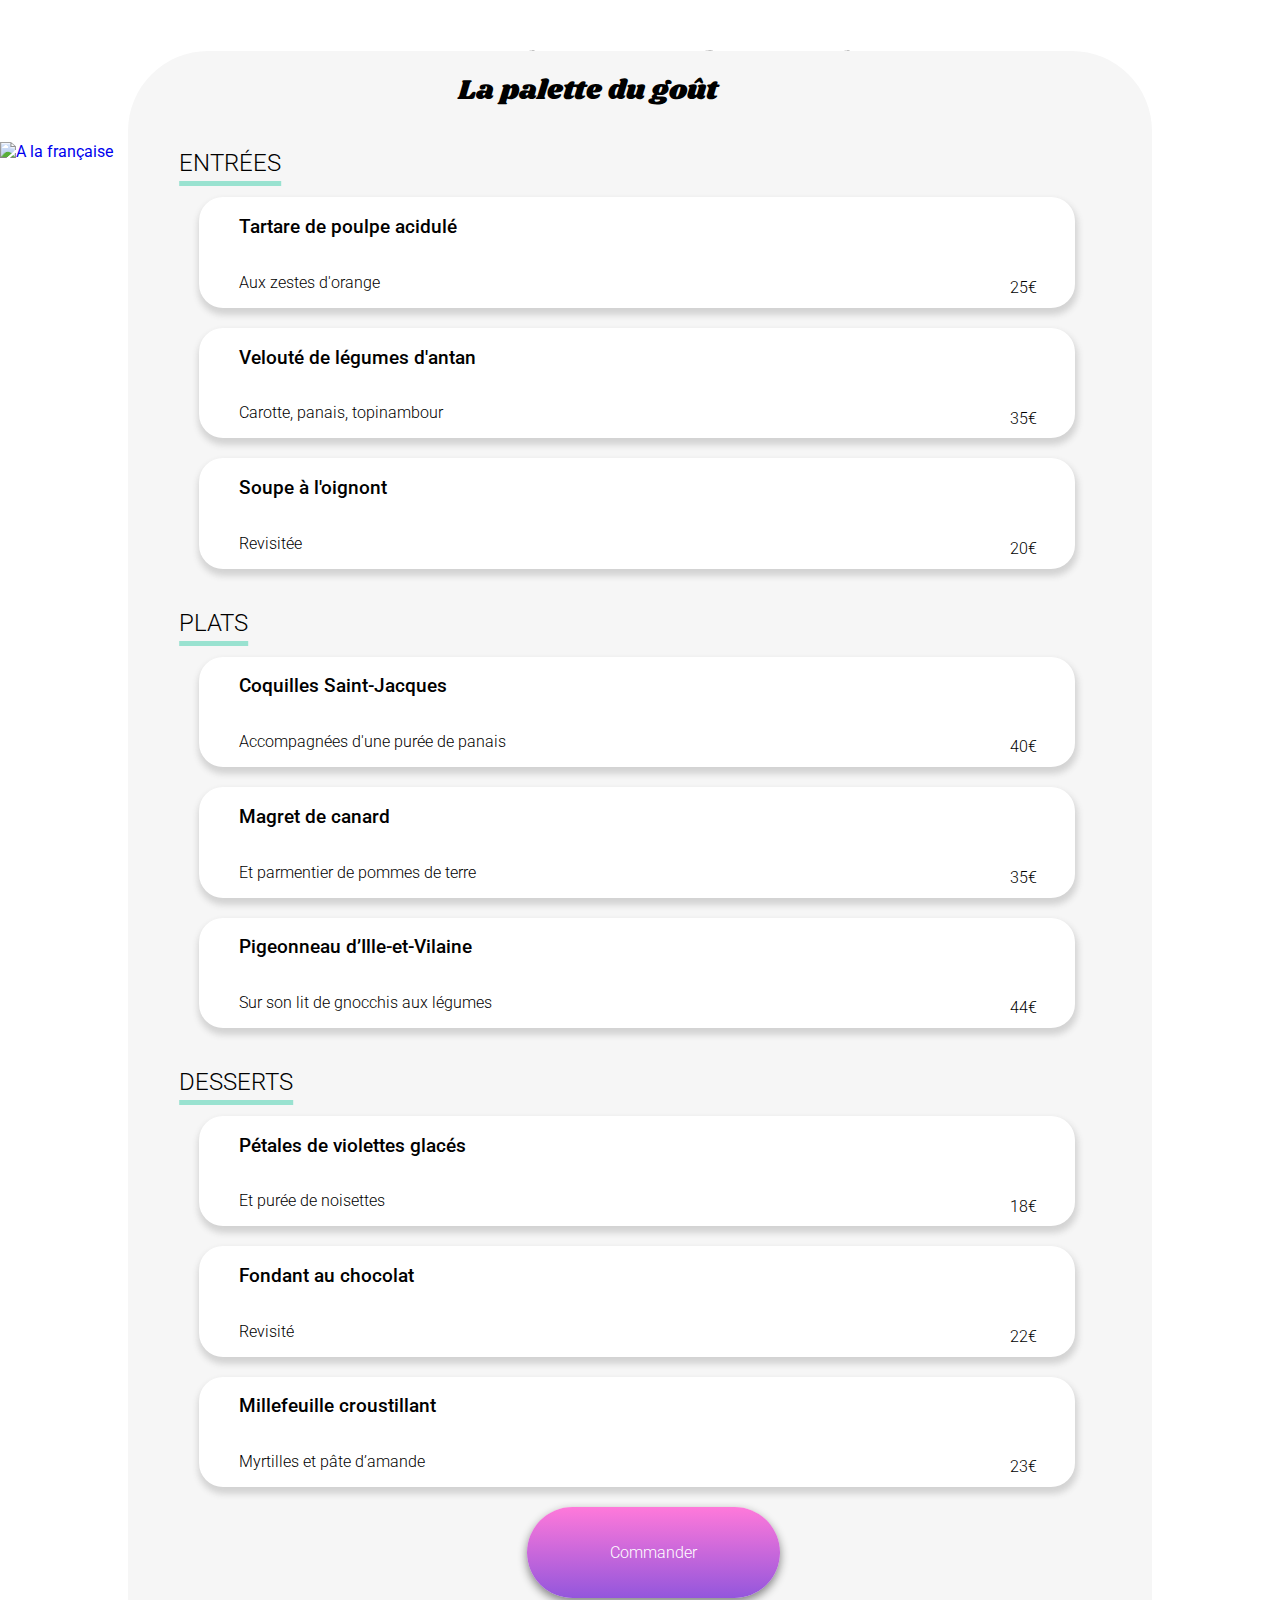
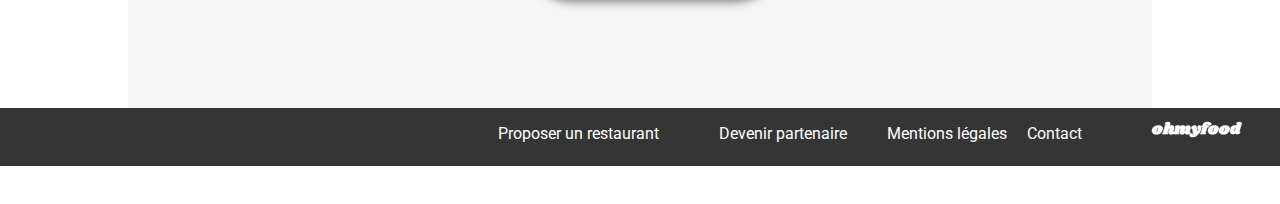
==== a_la_française.html @ 51ff7aac "ajout de toutes les animations plus création des pages de restaurants" ====
<!DOCTYPE html>
<html lang="fr">

<head>
    <meta charset="UTF-8">
    <link href="style_restaurants.css" rel="stylesheet">
    <script src="https://kit.fontawesome.com/9661da2bd7.js" crossorigin="anonymous"></script>
    <link rel="preconnect" href="https://fonts.googleapis.com">
    <link rel="preconnect" href="https://fonts.gstatic.com" crossorigin>
    <link href="https://fonts.googleapis.com/css2?family=Roboto:wght@300;400;500&display=swap" rel="stylesheet">
    <link href="https://fonts.googleapis.com/css2?family=Shrikhand&display=swap" rel="stylesheet">
    <title>Ohmyfood_A_la_française</title>
</head>


<body>
    <div class="chargement"></div>
    <div class="contenant_code">
    <header>
        <nav class="entete">
            <a href="index.html">
                <div>
                    <i class="fa-sharp fa-solid fa-arrow-left"></i>
                </div>
            </a>
            <a href="#" class="logo">
                <img src="images/logo/ohmyfood.png" alt="logo Ohmyfood">
            </a>
        </nav>
    </header>
    <section>
        <a href="#">
            <article>
                <img class="image" src="images/restaurants/a-la-française.jpg"  alt="A la française">
            </article>
        </a>
    </section>
    <section class="couleur_fond">
        <section class="section_menu">
            <section class="entrees">
                <div class="titre">
                    <h1>La palette du goût</h1>
                    <label class="coeur">
                        <input type="checkbox">
                        <i class="fa-solid fa-heart"></i>
                    </label>
                </div>
                <h2>ENTRÉES</h2>
                <article class="contenant">
                    <input type="checkbox" id="check1" class="checkbox">
                    <label for="check1" class="label-checkbox">
                        <div class="menu">
                            <h3>Tartare de poulpe acidulé</h3>
                            <p>Aux zestes d'orange</p>
                        </div>
                        <div class="prix">
                            <p>25€</p>
                        </div>
                        <div class="icone_check">
                            <i class="fa-solid fa-circle-check"></i>
                        </div>
                    </label>
                </article>

                    <article class="contenant">
                        <input type="checkbox" id="check2" class="checkbox">
                        <label for="check2" class="label-checkbox">
                            <div class="menu">
                                <h3>Velouté de légumes d'antan</h3>
                                <p>Carotte, panais, topinambour</p>
                            </div>
                            <div class="prix">
                                <p>35€</p>
                            </div>
                            <div class="icone_check">
                                <i class="fa-solid fa-circle-check"></i>
                            </div>
                        </label>
                    </article>
                    <article class="contenant">
                        <input type="checkbox" id="check3" class="checkbox">
                        <label for="check3" class="label-checkbox">
                            <div class="menu">
                                <h3>Soupe à l'oignont</h3>
                                <p>Revisitée</p>
                            </div>
                            <div class="prix">
                                <p>20€</p>
                            </div>
                            <div class="icone_check">
                                <i class="fa-solid fa-circle-check"></i>
                            </div>
                        </label>
                    </article>
            </section>
            <section class="plats">
                <h2>PLATS</h2> 
                <article class="contenant">
                        <input type="checkbox" id="check4" class="checkbox">
                        <label for="check4" class="label-checkbox">
                            <div class="menu">
                                <h3>Coquilles Saint-Jacques</h3>
                                <p>Accompagnées d'une purée de panais</p>
                            </div>
                            <div class="prix">
                                <p>40€</p> 
                            </div>
                            <div class="icone_check">
                                <i class="fa-solid fa-circle-check"></i>
                            </div>
                        </label>
                    </article>
                    <article class="contenant">
                        <input type="checkbox" id="check5" class="checkbox">
                        <label for="check5" class="label-checkbox">
                            <div class="menu">
                                <h3>Magret de canard</h3>
                                <p>Et parmentier de pommes de terre</p>
                            </div>
                            <div class="prix">
                                <p>35€</p> 
                            </div>
                            <div class="icone_check">
                                <i class="fa-solid fa-circle-check"></i>
                            </div>
                        </label>
                    </article>
                    <article class="contenant">
                        <input type="checkbox" id="check6" class="checkbox">
                        <label for="check6" class="label-checkbox">
                            <div class="menu">
                                <h3>Pigeonneau d’Ille-et-Vilaine</h3>
                                <p>Sur son lit de gnocchis aux légumes</p> 
                            </div>
                            <div class="prix">
                                <p>44€</p>
                            </div>
                            <div class="icone_check">
                                <i class="fa-solid fa-circle-check"></i>
                            </div>
                        </label>
                    </article>
            </section>
            <section class="desserts">
                <h2>DESSERTS</h2> 
                <article class="contenant">
                    <input type="checkbox" id="check7" class="checkbox">
                    <label for="check7" class="label-checkbox">
                        <div class="menu">
                            <h3>Pétales de violettes glacés</h3>
                            <p>Et purée de noisettes</p>
                        </div>
                        <div class="prix">
                            <p>18€</p>
                        </div>
                        <div class="icone_check">
                            <i class="fa-solid fa-circle-check"></i>
                        </div>
                    </label>
                </article>
                <article class="contenant">
                    <input type="checkbox" id="check8" class="checkbox">
                    <label for="check8" class="label-checkbox">
                        <div class="menu">
                            <h3>Fondant au chocolat</h3>
                            <p>Revisité</p>
                        </div>
                        <div class="prix">
                            <p>22€</p>
                        </div>
                        <div class="icone_check">
                            <i class="fa-solid fa-circle-check"></i>
                        </div>
                    </label>
                </article>    
                <article class="contenant">
                    <input type="checkbox" id="check9" class="checkbox">
                    <label for="check9" class="label-checkbox">
                        <div class="menu">
                            <h3>Millefeuille croustillant</h3>
                            <p>Myrtilles et pâte d’amande</p>
                        </div>
                        <div class="prix">
                            <p>23€</p>
                        </div>
                        <div class="icone_check">
                            <i class="fa-solid fa-circle-check"></i>
                        </div>
                    </label>
                </article>
            </section>    
        
            <section>
                <a href="#"> 
                    <div class="bouton">  
                        <p>Commander</p>
                    </div> 
                </a>
            </section>
        </section>   
    </section>   
    <footer class="pieds_de_page">
        <div> 
            <h4>ohmyfood</h4>
        </div>
        <div>
            <ul> 
                <div class="icone_pieds_de_page">
                    <i class="fa-solid fa-utensils"></i>
                    <li> 
                    <a href="#">Proposer un restaurant</a>
                    </li>
                </div>
                <div class="icone_pieds_de_page">
                    <i class="fa-solid fa-handshake-angle"></i>
                    <li>
                        <a href="#">Devenir partenaire</a>
                    </li>
                </div>
                <li>
                    <a href="#">Mentions légales</a>
                </li>
                <li>
                    <a href="#">Contact</a>
                </li>
            </ul>
        </div> 
    </footer>
    </div>
</body>
</html>
---- style_restaurants.css ----
*{
    font-family: 'Roboto', sans-serif;
}

body{
    margin: 0px 0px 0px 0px;
}

h1{
    font-family: 'Shrikhand';
    font-weight: 400;
    font-size: 28px;
}

h2{
    font-weight: 300;
    text-decoration: underline #99E2D0 5px;
    text-underline-offset: 10px;
}

h3{
    font-weight: 500;
    color: black;
}

h4{
    font-family: 'Shrikhand';
    margin-left: 40px;
    margin-bottom: 0px;
}

p{
    font-weight: 300;
    color: black;
}

a{
    text-decoration: none;
}

.contenant_code{
    width: 100%;
    animation: fadein 7s;
}

.entrees{
    animation: fadein 12s;
}

.plats{
    animation: fadein 17s;
}

.desserts{
    animation: fadein 22s;
}

.chargement {
    display: inline-block;
    margin: auto;
    margin-top: 50%;
    width: 100%;
    height: 100vh;
    animation: fadeOut 3s forwards;
    position: absolute;
}

.chargement:after {
    content: " ";
    display: block;
    width: 64px;
    height: 64px;
    margin: auto;
    margin-top: 50%;
    border-radius: 50%;
    border: 6px solid #fff;
    border-color: black #fff transparent;
    animation: chargement 1.2s linear infinite;
}

@keyframes chargement{
    0% {
      transform: rotate(0deg);
    }
    100% {
      transform: rotate(360deg);
    }
}

@keyframes fadeOut {
    from {
      opacity: 1;
    }
    to {
      opacity: 0;
    }
}

@keyframes fadein {
    from {
        opacity:0;
    }
    to {
        opacity:1;
    }
}

.entete{
    background-color: white;
    padding-bottom: 20px;
    margin-top: 50px;
    flex-direction: row;
    display: flex;
    justify-content: space-between;
    width: 100%;
}

.logo{
    margin-right: auto;
    margin-left: auto;
}

.fa-arrow-left{
    padding-top: 10px;    
    font-size: xx-large;
    margin-left: 30px;
    color: black;
}


.image{
    display:flex;
    object-fit: cover;
    width: 100%;
}

.titre{
    display:flex;
    flex-direction: row;
    justify-content: space-between;
    margin-left: 40px;
}

.fa-heart{
    margin-right: 70px;
    padding-top: 30px;
}

.couleur_fond{
    background-color: #F6F6F6;
}

.section_menu{
    background-color: #F6F6F6;
    border-radius: 80px 80px 0px 0px;
    display: flex;
    flex-direction: column;
    align-items: center;
    width: 100%;
    position: relative;
    bottom: 110px;
}

.fa-solid.fa-heart{
    font-weight: 400;
}

.coeur {
    width: 9rem;
    height: 2rem;
    display: inline-flex;
    align-items: center;
    padding: 20px 0px 0px 0px;
}
  
.fa-heart {
    font-size: 2rem;
}

  
input[type="checkbox"] {
    display: none;
}
  
input[type="checkbox"]:checked +.fa-solid.fa-heart{
    font-weight: 900;
    background: -webkit-gradient(linear, left top, left bottom, from(#9356DC), to(#FF79DA));
	-webkit-background-clip: text;
	-webkit-text-fill-color: transparent;
}

.contenant{
    border-radius: 24px 24px 24px 24px;
    background-color: white;
    box-shadow: 1px 5px 6px 2px lightgrey;
    display: flex;
    width: 95%;
    margin-left: 20px;
    margin-block: 20px;
}

/*.icone_check{
    display: none;
    padding-top: 45px;
    padding-left: 50px;
    padding-right: 50px;
    font-size: xx-large;
    color: white;
    opacity: 0;
    transform: translateX(50%);
    transition: opacity 0.5s, transform 0.5s;
}

.contenant:active .icone_check{ 
    display: flex;
    background-color: #99E2D0;
    border-radius: 0px 24px 24px 0px;
    opacity: 1;
    transform: translateX(0%);
}*/

.prix {
    display: flex;
    padding-top: 70px;
    margin-right: 115px;
    position: absolute;
    right: 0;
    transition: transform 0.2s ease;
}

.checkbox {
    display: none;
}
  
.label-checkbox {
    display: flex;
    align-items: center;
    width: 100%;
}
  
.icone_check {
    padding-top: 40px;
    padding-left: 28px;
    padding-right: 28px;
    padding-bottom: 40px;
    font-size: xx-large;
    color: white;
}
  
.checkbox:checked + .label-checkbox .icone_check {
    display: flex;
    background-color: #99E2D0;
    border-radius: 0px 24px 24px 0px;
    animation: apparition 200ms forwards;
}
  
@keyframes apparition {
    from {
      opacity: 0;
      transform: translateX(50%);
    }
    to {
      opacity: 1;
      transform: translateX(0%);
    }
}
  
.checkbox:checked + .label-checkbox .prix {
    transform: translateX(-50px);
}
.menu{
    display: flex;
    flex-direction: column;
    width: 100%;
    margin-left: 40px;
}

.entrees{
    width: 90%;
}

.plats{
    width: 90%;
}

.desserts{
    width: 90%;
}

/*.prix{
    display: flex;
    padding-top: 70px;
    margin-right: 20px;
}*/

.bouton{
    background: linear-gradient(#FF79DA,#9356DC);
	padding: 20px 70px;
	border-radius: 50px;
	display: flex;
	justify-content: center;
    text-decoration: none;
    box-shadow: 0px 4px 10px 0px grey;
    width: 50%;
}

.bouton:hover{
    opacity: 80%;
    transition: 500ms;
    box-shadow: 0px 7px 15px 0px grey;
}

.bouton p{
    color: white;
}

.pieds_de_page{
    background-color: #353535;
    color: white;
    display: flex;
    flex-direction: column;
}

.pieds_de_page a{
    color: white;
}

.icone_pieds_de_page{
    display: flex;
    flex-direction: row;
    margin-right: 20px;
}

ul{
    list-style: none;
    color: white;
}

li{
    margin-bottom: 7px;
}


.fa-utensils{
    margin-right: 20px;
}

.fa-handshake-angle{
    margin-right: 20px;
    font-size: 12px;
}

@media (min-width: 1024px) {

    .titre{
        justify-content: center;
        font-size: 28px;
    }

    .fa-heart{
        margin-left: 30px;
        padding-top: 42px;
    }

    .section_menu{
        width: 100%;
       margin-left: auto;
       margin-right: auto;
    }

    .couleur_fond{
        width: 80%;
        margin-left: auto;
        margin-right: auto;
    }

    li, a{
        margin-right: 10px;
    }

    ul{
        margin-right: 10px;
        display: flex;
        flex-direction: row;
    }

    h4{
        margin-right: 40px;
        margin-top: 10px;
    }

    .pieds_de_page{
        flex-direction: row-reverse;
    }
}
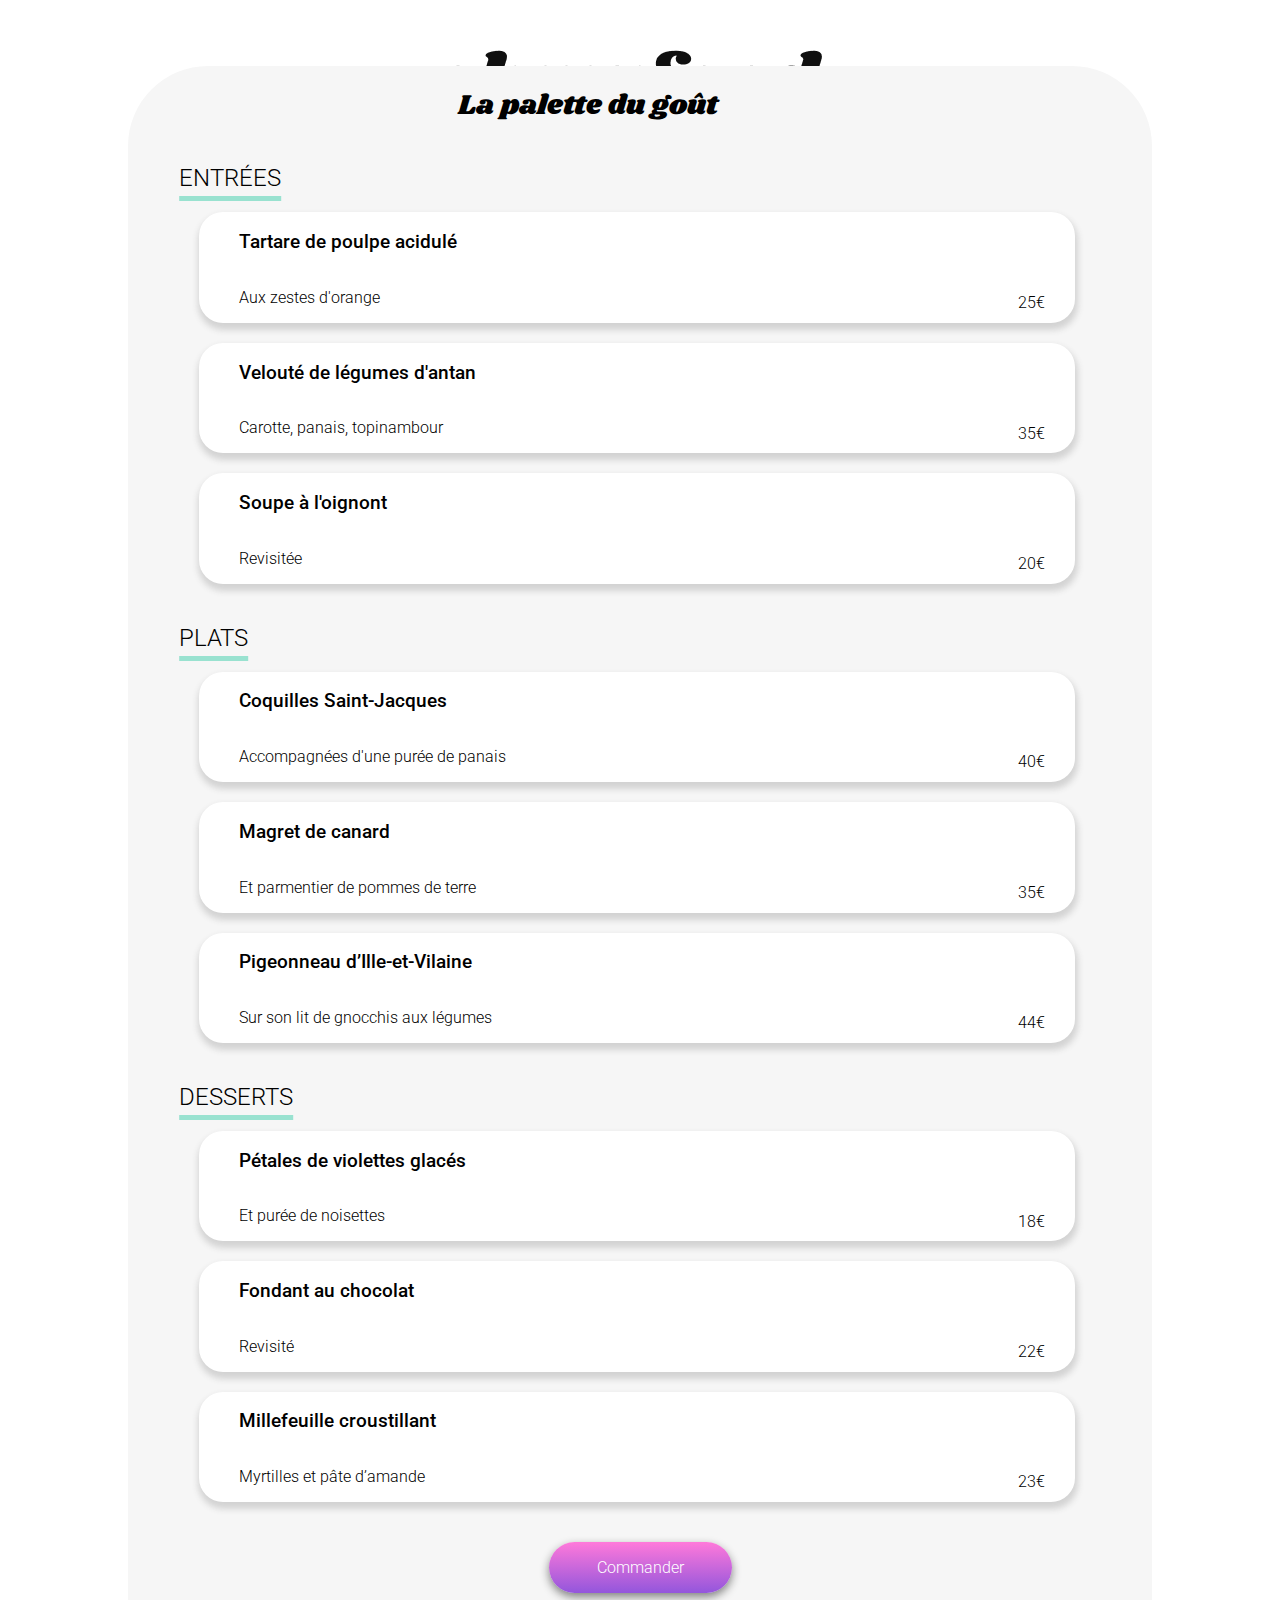
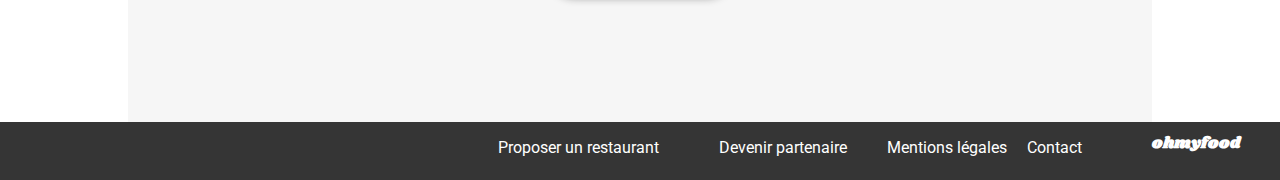
==== commit 12a3449f: "réglage des derniers détails (margin, padding, color, etc.)" ====
--- a/a_la_française.html
+++ b/a_la_française.html
@@ -14,10 +14,9 @@
 
 
 <body>
-    <div class="chargement"></div>
     <div class="contenant_code">
-    <header>
-        <nav class="entete">
+        <header class="contenant_entete">
+            <nav class="entete">
             <a href="index.html">
                 <div>
                     <i class="fa-sharp fa-solid fa-arrow-left"></i>
@@ -35,7 +34,7 @@
             </article>
         </a>
     </section>
-    <section class="couleur_fond">
+    <section class="couleur">
         <section class="section_menu">
             <section class="entrees">
                 <div class="titre">
@@ -189,7 +188,6 @@
                     </label>
                 </article>
             </section>    
-        
             <section>
                 <a href="#"> 
                     <div class="bouton">  
@@ -197,8 +195,8 @@
                     </div> 
                 </a>
             </section>
-        </section>   
-    </section>   
+        </section> 
+    </section>
     <footer class="pieds_de_page">
         <div> 
             <h4>ohmyfood</h4>
--- a/style_restaurants.css
+++ b/style_restaurants.css
@@ -3,7 +3,19 @@
 }
 
 body{
+    display: flex;
+    justify-content: center;
     margin: 0px 0px 0px 0px;
+}
+
+.contenant_code{
+    max-width: 1920px;
+    min-width: 320px;
+    width: 100%;
+}
+
+.couleur{
+    background-color: #F6F6F6;
 }
 
 h1{
@@ -38,62 +50,24 @@
     text-decoration: none;
 }
 
-.contenant_code{
-    width: 100%;
-    animation: fadein 7s;
+.logo{
+    display: flex;
 }
 
 .entrees{
-    animation: fadein 12s;
+    animation: fadein 5s;
 }
 
 .plats{
-    animation: fadein 17s;
+    animation: fadein 9s;
 }
 
 .desserts{
-    animation: fadein 22s;
-}
-
-.chargement {
-    display: inline-block;
-    margin: auto;
-    margin-top: 50%;
-    width: 100%;
-    height: 100vh;
-    animation: fadeOut 3s forwards;
-    position: absolute;
-}
-
-.chargement:after {
-    content: " ";
-    display: block;
-    width: 64px;
-    height: 64px;
-    margin: auto;
-    margin-top: 50%;
-    border-radius: 50%;
-    border: 6px solid #fff;
-    border-color: black #fff transparent;
-    animation: chargement 1.2s linear infinite;
-}
-
-@keyframes chargement{
-    0% {
-      transform: rotate(0deg);
-    }
-    100% {
-      transform: rotate(360deg);
-    }
-}
-
-@keyframes fadeOut {
-    from {
-      opacity: 1;
-    }
-    to {
-      opacity: 0;
-    }
+    animation: fadein 13s;
+}
+
+.bouton{
+    animation: fadein 15s;
 }
 
 @keyframes fadein {
@@ -103,6 +77,10 @@
     to {
         opacity:1;
     }
+}
+
+.contenant_entete{
+    width: 100%;
 }
 
 .entete{
@@ -110,15 +88,11 @@
     padding-bottom: 20px;
     margin-top: 50px;
     flex-direction: row;
-    display: flex;
     justify-content: space-between;
-    width: 100%;
-}
-
-.logo{
-    margin-right: auto;
-    margin-left: auto;
-}
+    display: flex;
+    width: 65%;
+}
+
 
 .fa-arrow-left{
     padding-top: 10px;    
@@ -143,12 +117,9 @@
 
 .fa-heart{
     margin-right: 70px;
-    padding-top: 30px;
-}
-
-.couleur_fond{
-    background-color: #F6F6F6;
-}
+    margin-top: 40px;
+}
+
 
 .section_menu{
     background-color: #F6F6F6;
@@ -222,7 +193,7 @@
 .prix {
     display: flex;
     padding-top: 70px;
-    margin-right: 115px;
+    margin-right: 30px;
     position: absolute;
     right: 0;
     transition: transform 0.2s ease;
@@ -236,6 +207,7 @@
     display: flex;
     align-items: center;
     width: 100%;
+    position: relative;
 }
   
 .icone_check {
@@ -266,7 +238,7 @@
 }
   
 .checkbox:checked + .label-checkbox .prix {
-    transform: translateX(-50px);
+    transform: translateX(-100px);
 }
 .menu{
     display: flex;
@@ -293,15 +265,18 @@
     margin-right: 20px;
 }*/
 
+
+
 .bouton{
     background: linear-gradient(#FF79DA,#9356DC);
-	padding: 20px 70px;
+	padding: 16px 48px;
 	border-radius: 50px;
 	display: flex;
 	justify-content: center;
     text-decoration: none;
     box-shadow: 0px 4px 10px 0px grey;
-    width: 50%;
+    margin-top: 20px;
+    font-weight: 500;
 }
 
 .bouton:hover{
@@ -312,6 +287,7 @@
 
 .bouton p{
     color: white;
+    margin: 0px;
 }
 
 .pieds_de_page{
@@ -319,6 +295,7 @@
     color: white;
     display: flex;
     flex-direction: column;
+    width: 100%;
 }
 
 .pieds_de_page a{
@@ -359,19 +336,18 @@
 
     .fa-heart{
         margin-left: 30px;
-        padding-top: 42px;
-    }
-
-    .section_menu{
-        width: 100%;
-       margin-left: auto;
-       margin-right: auto;
-    }
-
-    .couleur_fond{
+    }
+    
+    .couleur{
+        background-color: #F6F6F6;
         width: 80%;
-        margin-left: auto;
-        margin-right: auto;
+    }
+
+    .contenant_code{
+        display: flex;
+        align-items: center;
+        flex-direction: column;
+        height: auto;
     }
 
     li, a{
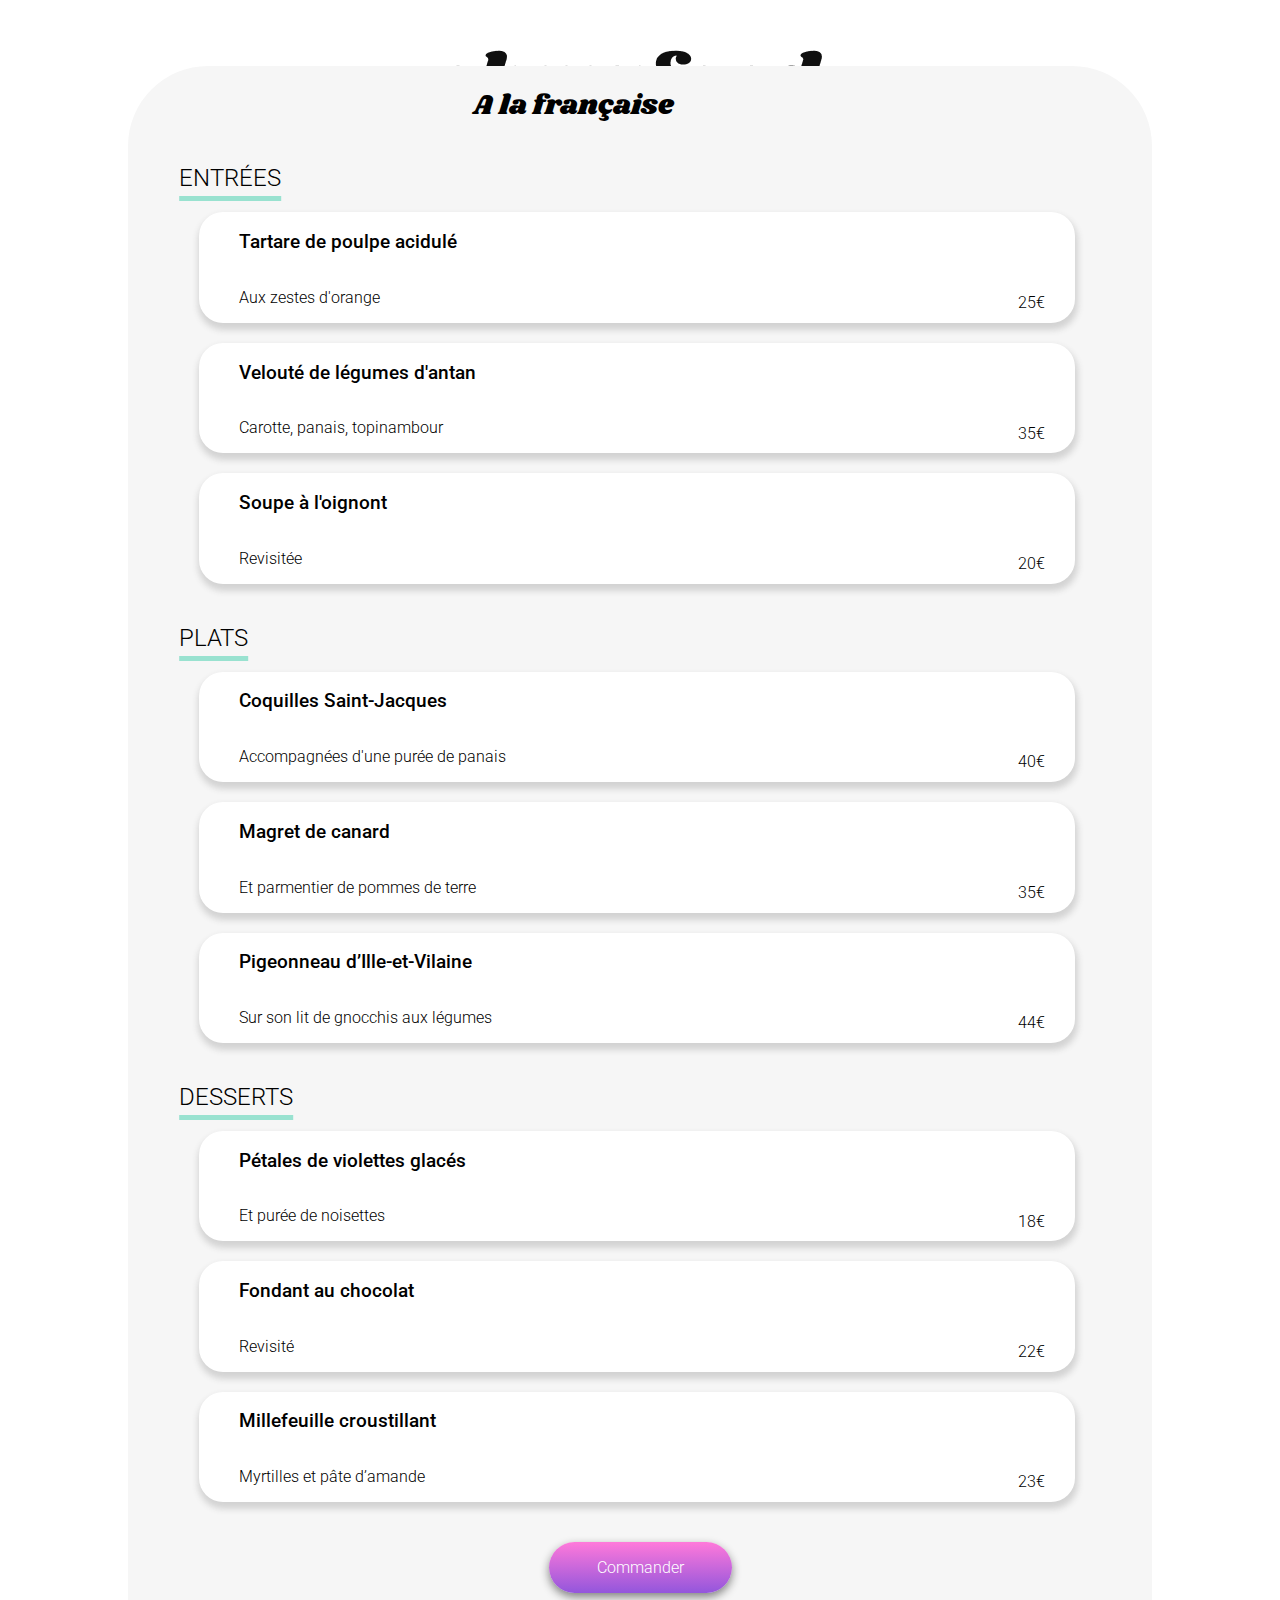
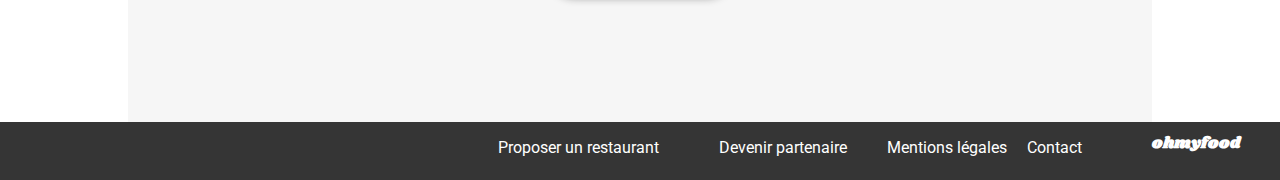
==== commit 15c15056: "fin" ====
--- a/a_la_française.html
+++ b/a_la_française.html
@@ -17,50 +17,49 @@
     <div class="contenant_code">
         <header class="contenant_entete">
             <nav class="entete">
-            <a href="index.html">
-                <div>
-                    <i class="fa-sharp fa-solid fa-arrow-left"></i>
-                </div>
+                <a href="index.html">
+                    <div>
+                        <i class="fa-sharp fa-solid fa-arrow-left"></i>
+                    </div>
+                </a>
+                <a href="#" class="logo">
+                    <img src="images/logo/ohmyfood.png" alt="logo Ohmyfood">
+                </a>
+            </nav>
+        </header>
+        <div>
+            <a href="#">
+                <article>
+                    <img class="image" src="images/restaurants/a-la-française.jpg"  alt="A la française">
+                </article>
             </a>
-            <a href="#" class="logo">
-                <img src="images/logo/ohmyfood.png" alt="logo Ohmyfood">
-            </a>
-        </nav>
-    </header>
-    <section>
-        <a href="#">
-            <article>
-                <img class="image" src="images/restaurants/a-la-française.jpg"  alt="A la française">
-            </article>
-        </a>
-    </section>
-    <section class="couleur">
-        <section class="section_menu">
-            <section class="entrees">
+        </div>
+        <section class="couleur">
+            <section class="section_menu">
                 <div class="titre">
-                    <h1>La palette du goût</h1>
+                    <h1>A la française</h1>
                     <label class="coeur">
                         <input type="checkbox">
                         <i class="fa-solid fa-heart"></i>
                     </label>
                 </div>
-                <h2>ENTRÉES</h2>
-                <article class="contenant">
-                    <input type="checkbox" id="check1" class="checkbox">
-                    <label for="check1" class="label-checkbox">
-                        <div class="menu">
-                            <h3>Tartare de poulpe acidulé</h3>
-                            <p>Aux zestes d'orange</p>
-                        </div>
-                        <div class="prix">
-                            <p>25€</p>
-                        </div>
-                        <div class="icone_check">
-                            <i class="fa-solid fa-circle-check"></i>
-                        </div>
-                    </label>
-                </article>
-
+                <section class="entrees">
+                    <h2>ENTRÉES</h2>
+                    <article class="contenant">
+                        <input type="checkbox" id="check1" class="checkbox">
+                        <label for="check1" class="label-checkbox">
+                            <div class="menu">
+                                <h3>Tartare de poulpe acidulé</h3>
+                                <p>Aux zestes d'orange</p>
+                            </div>
+                            <div class="prix">
+                                <p>25€</p>
+                            </div>
+                            <div class="icone_check">
+                                <i class="fa-solid fa-circle-check"></i>
+                            </div>
+                        </label>
+                    </article>
                     <article class="contenant">
                         <input type="checkbox" id="check2" class="checkbox">
                         <label for="check2" class="label-checkbox">
@@ -91,10 +90,10 @@
                             </div>
                         </label>
                     </article>
-            </section>
-            <section class="plats">
-                <h2>PLATS</h2> 
-                <article class="contenant">
+                </section>
+                <section class="plats">
+                    <h2>PLATS</h2> 
+                    <article class="contenant">
                         <input type="checkbox" id="check4" class="checkbox">
                         <label for="check4" class="label-checkbox">
                             <div class="menu">
@@ -139,91 +138,91 @@
                             </div>
                         </label>
                     </article>
-            </section>
-            <section class="desserts">
-                <h2>DESSERTS</h2> 
-                <article class="contenant">
-                    <input type="checkbox" id="check7" class="checkbox">
-                    <label for="check7" class="label-checkbox">
-                        <div class="menu">
-                            <h3>Pétales de violettes glacés</h3>
-                            <p>Et purée de noisettes</p>
+                </section>
+                <section class="desserts">
+                    <h2>DESSERTS</h2> 
+                    <article class="contenant">
+                        <input type="checkbox" id="check7" class="checkbox">
+                        <label for="check7" class="label-checkbox">
+                            <div class="menu">
+                                <h3>Pétales de violettes glacés</h3>
+                                <p>Et purée de noisettes</p>
+                            </div>
+                            <div class="prix">
+                                <p>18€</p>
+                            </div>
+                            <div class="icone_check">
+                                <i class="fa-solid fa-circle-check"></i>
+                            </div>
+                        </label>
+                    </article>
+                    <article class="contenant">
+                        <input type="checkbox" id="check8" class="checkbox">
+                        <label for="check8" class="label-checkbox">
+                            <div class="menu">
+                                <h3>Fondant au chocolat</h3>
+                                <p>Revisité</p>
+                            </div>
+                            <div class="prix">
+                                <p>22€</p>
+                            </div>
+                            <div class="icone_check">
+                                <i class="fa-solid fa-circle-check"></i>
+                            </div>
+                        </label>
+                    </article>    
+                    <article class="contenant">
+                        <input type="checkbox" id="check9" class="checkbox">
+                        <label for="check9" class="label-checkbox">
+                            <div class="menu">
+                                <h3>Millefeuille croustillant</h3>
+                                <p>Myrtilles et pâte d’amande</p>
+                            </div>
+                            <div class="prix">
+                                <p>23€</p>
+                            </div>
+                            <div class="icone_check">
+                                <i class="fa-solid fa-circle-check"></i>
+                            </div>
+                        </label>
+                    </article>
+                </section>    
+                <div>
+                    <a href="#"> 
+                        <div class="bouton">  
+                            <p>Commander</p>
+                        </div> 
+                    </a>
+                </div>
+            </section> 
+        </section>
+        <footer class="pieds_de_page">
+            <div> 
+                <h4>ohmyfood</h4>
+            </div>
+            <div>
+                <ul> 
+                    <li> 
+                        <div class="icone_pieds_de_page">
+                            <i class="fa-solid fa-utensils"></i>
+                            <a href="#">Proposer un restaurant</a>
+                        </div>  
+                    </li>
+                    <li>
+                        <div class="icone_pieds_de_page">
+                            <i class="fa-solid fa-handshake-angle"></i>
+                            <a href="#">Devenir partenaire</a>
                         </div>
-                        <div class="prix">
-                            <p>18€</p>
-                        </div>
-                        <div class="icone_check">
-                            <i class="fa-solid fa-circle-check"></i>
-                        </div>
-                    </label>
-                </article>
-                <article class="contenant">
-                    <input type="checkbox" id="check8" class="checkbox">
-                    <label for="check8" class="label-checkbox">
-                        <div class="menu">
-                            <h3>Fondant au chocolat</h3>
-                            <p>Revisité</p>
-                        </div>
-                        <div class="prix">
-                            <p>22€</p>
-                        </div>
-                        <div class="icone_check">
-                            <i class="fa-solid fa-circle-check"></i>
-                        </div>
-                    </label>
-                </article>    
-                <article class="contenant">
-                    <input type="checkbox" id="check9" class="checkbox">
-                    <label for="check9" class="label-checkbox">
-                        <div class="menu">
-                            <h3>Millefeuille croustillant</h3>
-                            <p>Myrtilles et pâte d’amande</p>
-                        </div>
-                        <div class="prix">
-                            <p>23€</p>
-                        </div>
-                        <div class="icone_check">
-                            <i class="fa-solid fa-circle-check"></i>
-                        </div>
-                    </label>
-                </article>
-            </section>    
-            <section>
-                <a href="#"> 
-                    <div class="bouton">  
-                        <p>Commander</p>
-                    </div> 
-                </a>
-            </section>
-        </section> 
-    </section>
-    <footer class="pieds_de_page">
-        <div> 
-            <h4>ohmyfood</h4>
-        </div>
-        <div>
-            <ul> 
-                <div class="icone_pieds_de_page">
-                    <i class="fa-solid fa-utensils"></i>
-                    <li> 
-                    <a href="#">Proposer un restaurant</a>
-                    </li>
-                </div>
-                <div class="icone_pieds_de_page">
-                    <i class="fa-solid fa-handshake-angle"></i>
+                    </li>
                     <li>
-                        <a href="#">Devenir partenaire</a>
-                    </li>
-                </div>
-                <li>
-                    <a href="#">Mentions légales</a>
-                </li>
-                <li>
-                    <a href="#">Contact</a>
-                </li>
-            </ul>
-        </div> 
-    </footer>
+                        <a href="#">Mentions légales</a>
+                    </li>
+                    <li>
+                        <a href="#">Contact</a>
+                    </li>
+                </ul>
+            </div> 
+        </footer>
     </div>
 </body>
 </html>--- a/style_restaurants.css
+++ b/style_restaurants.css
@@ -8,15 +8,6 @@
     margin: 0px 0px 0px 0px;
 }
 
-.contenant_code{
-    max-width: 1920px;
-    min-width: 320px;
-    width: 100%;
-}
-
-.couleur{
-    background-color: #F6F6F6;
-}
 
 h1{
     font-family: 'Shrikhand';
@@ -50,10 +41,13 @@
     text-decoration: none;
 }
 
-.logo{
-    display: flex;
-}
-
+.contenant_code{
+    max-width: 1920px;
+    min-width: 320px;
+    width: 100%;
+}
+
+/**** ANIMATION MENU ****/
 .entrees{
     animation: fadein 5s;
 }
@@ -77,8 +71,9 @@
     to {
         opacity:1;
     }
-}
-
+} 
+
+/**** ENTETE ****/
 .contenant_entete{
     width: 100%;
 }
@@ -93,6 +88,9 @@
     width: 65%;
 }
 
+.logo{
+    display: flex;
+}
 
 .fa-arrow-left{
     padding-top: 10px;    
@@ -101,13 +99,13 @@
     color: black;
 }
 
-
 .image{
     display:flex;
     object-fit: cover;
     width: 100%;
 }
 
+/**** SECTION MENU ****/
 .titre{
     display:flex;
     flex-direction: row;
@@ -120,6 +118,9 @@
     margin-top: 40px;
 }
 
+.couleur{
+    background-color: #F6F6F6;
+}
 
 .section_menu{
     background-color: #F6F6F6;
@@ -141,23 +142,11 @@
     height: 2rem;
     display: inline-flex;
     align-items: center;
-    padding: 20px 0px 0px 0px;
+    padding: 15px 0px 0px 30px;
 }
   
 .fa-heart {
     font-size: 2rem;
-}
-
-  
-input[type="checkbox"] {
-    display: none;
-}
-  
-input[type="checkbox"]:checked +.fa-solid.fa-heart{
-    font-weight: 900;
-    background: -webkit-gradient(linear, left top, left bottom, from(#9356DC), to(#FF79DA));
-	-webkit-background-clip: text;
-	-webkit-text-fill-color: transparent;
 }
 
 .contenant{
@@ -170,33 +159,13 @@
     margin-block: 20px;
 }
 
-/*.icone_check{
-    display: none;
-    padding-top: 45px;
-    padding-left: 50px;
-    padding-right: 50px;
-    font-size: xx-large;
-    color: white;
-    opacity: 0;
-    transform: translateX(50%);
-    transition: opacity 0.5s, transform 0.5s;
-}
-
-.contenant:active .icone_check{ 
-    display: flex;
-    background-color: #99E2D0;
-    border-radius: 0px 24px 24px 0px;
-    opacity: 1;
-    transform: translateX(0%);
-}*/
-
 .prix {
     display: flex;
     padding-top: 70px;
     margin-right: 30px;
     position: absolute;
     right: 0;
-    transition: transform 0.2s ease;
+    transition: transform 0.4s ease;
 }
 
 .checkbox {
@@ -209,37 +178,7 @@
     width: 100%;
     position: relative;
 }
-  
-.icone_check {
-    padding-top: 40px;
-    padding-left: 28px;
-    padding-right: 28px;
-    padding-bottom: 40px;
-    font-size: xx-large;
-    color: white;
-}
-  
-.checkbox:checked + .label-checkbox .icone_check {
-    display: flex;
-    background-color: #99E2D0;
-    border-radius: 0px 24px 24px 0px;
-    animation: apparition 200ms forwards;
-}
-  
-@keyframes apparition {
-    from {
-      opacity: 0;
-      transform: translateX(50%);
-    }
-    to {
-      opacity: 1;
-      transform: translateX(0%);
-    }
-}
-  
-.checkbox:checked + .label-checkbox .prix {
-    transform: translateX(-100px);
-}
+
 .menu{
     display: flex;
     flex-direction: column;
@@ -258,14 +197,6 @@
 .desserts{
     width: 90%;
 }
-
-/*.prix{
-    display: flex;
-    padding-top: 70px;
-    margin-right: 20px;
-}*/
-
-
 
 .bouton{
     background: linear-gradient(#FF79DA,#9356DC);
@@ -279,17 +210,143 @@
     font-weight: 500;
 }
 
+.bouton p{
+    color: white;
+    margin: 0px;
+}
+
+/**** ANIMATION COEUR ****/
+input[type="checkbox"] {
+    display: none;
+}
+  
+input[type="checkbox"]:checked +.fa-solid.fa-heart{
+    font-weight: 900;
+    background: -webkit-gradient(linear, left top, left bottom, from(#9356DC), to(#FF79DA));
+	-webkit-background-clip: text;
+	-webkit-text-fill-color: transparent;
+    animation: remplissage-coeur 1s;
+}
+
+
+@keyframes remplissage-coeur {
+    0% {
+       opacity: 0;
+    }
+    50%{
+        opacity: 0,5;
+    }
+    100% {
+        opacity: 1;
+    }
+}
+
+input[type="checkbox"]:not(checked) +.fa-solid.fa-heart{
+    animation: vidage-coeur 1s;
+}
+
+@keyframes vidage-coeur {
+    100% {
+        opacity: 1;
+     }
+     50%{
+         opacity: 0,5;
+     }
+    0% {
+         opacity: 0;
+    }
+}
+
+/**** ANIMATION ICONE CHECK ****/
+.label-checkbox {
+    display: flex;
+    align-items: center;
+    width: 100%;
+}
+
+.fa-circle-check{
+    opacity:0;
+    transition: all 0.1s linear 0s;
+}
+
+.icone_check{
+    padding-top: 37px;
+    padding-bottom: 37px;
+    font-size: xx-large;
+    color: white;
+    transition: all 0.3s linear 0s;
+    background-color: #99E2D0;
+    width: 0;
+    position: absolute;
+    right: 0;
+    border-radius: 0px 24px 24px 0px;
+}
+
+.contenant:hover .fa-circle-check{ 
+    opacity: 1;
+    margin-left: 20px;
+}
+
+.contenant:hover .icone_check{
+    width: 5%;
+    padding-right: 30px;
+}
+
+.checkbox:hover + .label-checkbox .prix {
+    transform: translateX(-70px);
+}
+
+/*
+.checkbox:checked + .label-checkbox .icone_check {
+    display: flex;
+    background-color: #99E2D0;
+    border-radius: 0px 24px 24px 0px;
+    animation: apparition 200ms linear;
+}
+  
+@keyframes apparition {
+    from {
+      opacity: 0;
+      transform: translateX(100%);
+    }
+    to {
+      opacity: 1;
+      transform: translateX(0%);
+    }
+}
+  
+
+
+.checkbox:not(:checked) + .label-checkbox .icone_check {
+    display: flex;
+    background-color: #99E2D0;
+    border-radius: 0px 24px 24px 0px;
+    animation: disparition 200ms forwards;
+}
+
+@keyframes disparition {
+    from {
+        opacity: 1;
+        transform: translateX(0%);
+    }
+    to {
+        opacity: 0;
+        transform: translateX(50%);
+    }
+}
+
+/**** ANIMATION BOUTON ****/
 .bouton:hover{
     opacity: 80%;
     transition: 500ms;
     box-shadow: 0px 7px 15px 0px grey;
 }
 
-.bouton p{
-    color: white;
-    margin: 0px;
-}
-
+.bouton:not(:hover) {
+    transition: 500ms;
+}
+
+/**** PIED DE PAGE ****/
 .pieds_de_page{
     background-color: #353535;
     color: white;
@@ -327,6 +384,7 @@
     font-size: 12px;
 }
 
+/**** MEDIA QUERIES GRANDS ECRANS ****/
 @media (min-width: 1024px) {
 
     .titre{
